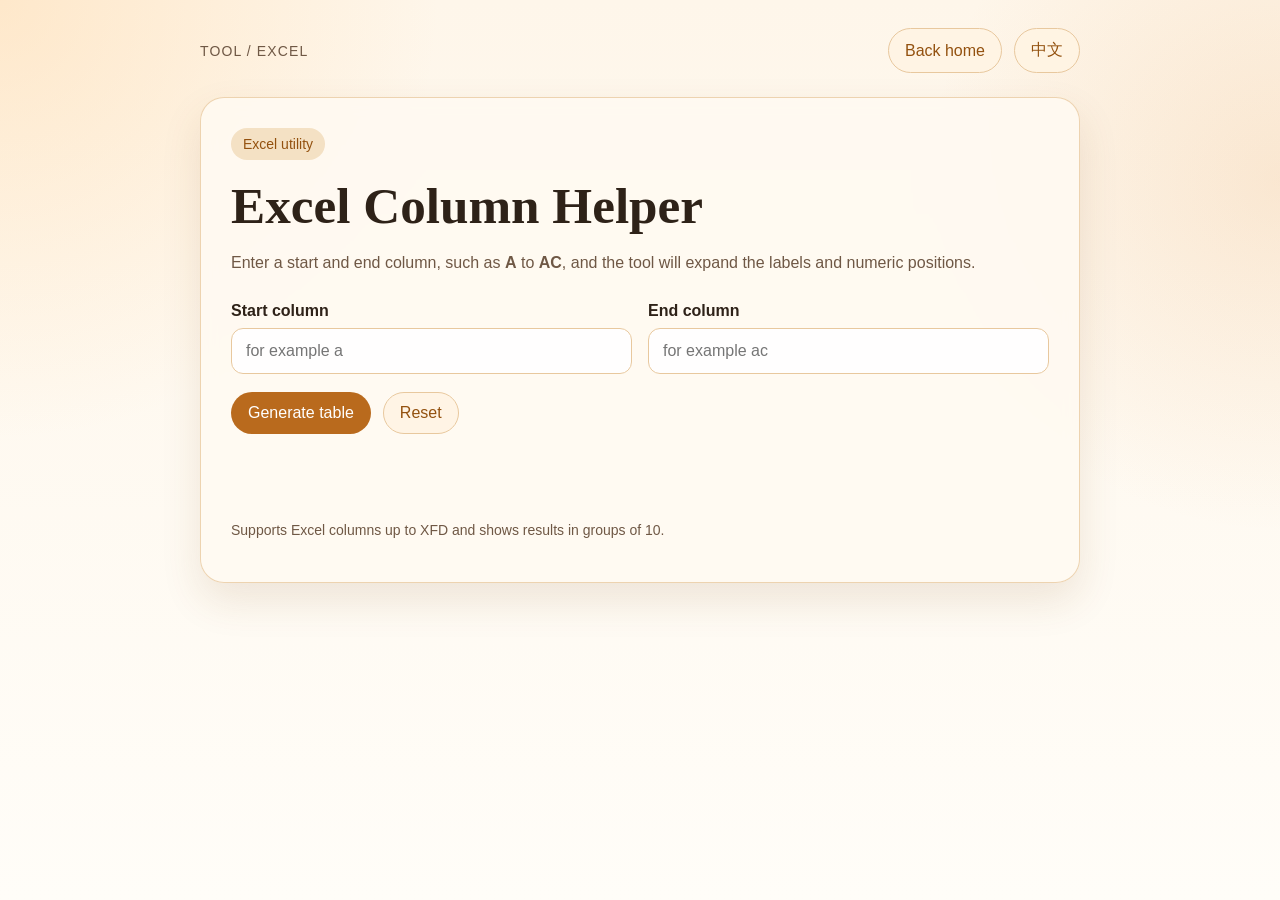
==== tools/excel-column-helper/index.html @ a95cde9c "Initial bilingual tools site" ====
<!DOCTYPE html>
<html lang="zh-TW">
<head>
  <meta charset="UTF-8" />
  <meta name="viewport" content="width=device-width, initial-scale=1.0" />
  <title>Excel Column Helper</title>
  <link rel="stylesheet" href="../../assets/css/site.css" />
</head>
<body>
  <div class="page-shell tool-page">
    <header class="topbar">
      <div class="brand" data-i18n="brand">Tool / Excel</div>
      <div class="topbar-actions">
        <a class="link-button button-soft" href="../../index.html" data-i18n="backHome">Back home</a>
        <button class="button button-soft" type="button" data-language-toggle>EN</button>
      </div>
    </header>

    <main class="tool-section">
      <div class="eyebrow" data-i18n="eyebrow">Excel utility</div>
      <h1 data-i18n="title">Excel 欄位對照工具</h1>
      <p class="tool-intro" data-i18n-html="intro">
        輸入起始與結束欄位，例如 <strong>A</strong> 到 <strong>AC</strong>，工具會展開欄位名稱與欄位序號。
      </p>

      <div class="form-grid">
        <div class="field">
          <label for="start" data-i18n="startLabel">起始欄位</label>
          <input id="start" maxlength="3" autocomplete="off" data-i18n-placeholder="startPlaceholder" placeholder="例如 A" />
        </div>
        <div class="field">
          <label for="end" data-i18n="endLabel">結束欄位</label>
          <input id="end" maxlength="3" autocomplete="off" data-i18n-placeholder="endPlaceholder" placeholder="例如 AC" />
        </div>
      </div>

      <div class="tool-actions">
        <button class="button button-primary" type="button" id="generateButton" data-i18n="generate">產生對照表</button>
        <button class="button button-soft" type="button" id="resetButton" data-i18n="reset">重設</button>
      </div>

      <div class="message" id="message" aria-live="polite"></div>
      <div class="result" id="result"></div>

      <p class="footer-note" data-i18n="footnote">
        支援 Excel 最大欄位 XFD，並以每列 10 欄顯示結果。
      </p>
    </main>
  </div>

  <script src="../../assets/js/i18n.js"></script>
  <script src="./app.js"></script>
</body>
</html>
---- assets/css/site.css ----
:root {
  --bg-top: #fef6ea;
  --bg-bottom: #fffdf8;
  --surface: rgba(255, 250, 242, 0.88);
  --surface-strong: #fff8ef;
  --border: #e8c89e;
  --border-soft: #f0dfc7;
  --text: #2e2218;
  --muted: #6f5845;
  --accent: #b96a1d;
  --accent-strong: #93510f;
  --accent-soft: #f4e1c4;
  --shadow: 0 18px 40px rgba(124, 77, 28, 0.12);
  --radius-lg: 24px;
  --radius-md: 16px;
  --radius-sm: 12px;
  --content-width: 1100px;
  --tool-width: 880px;
  --font-ui: "Segoe UI", "Noto Sans TC", "PingFang TC", sans-serif;
  --font-display: Georgia, "Noto Serif TC", serif;
}

* {
  box-sizing: border-box;
}

html {
  scroll-behavior: smooth;
}

body {
  margin: 0;
  min-height: 100vh;
  font-family: var(--font-ui);
  color: var(--text);
  background:
    radial-gradient(circle at top left, rgba(255, 207, 147, 0.36), transparent 28%),
    radial-gradient(circle at right 20%, rgba(230, 156, 82, 0.18), transparent 24%),
    linear-gradient(180deg, var(--bg-top), var(--bg-bottom));
}

a {
  color: inherit;
  text-decoration: none;
}

button,
input {
  font: inherit;
}

.page-shell {
  width: min(calc(100% - 32px), var(--content-width));
  margin: 0 auto;
  padding: 28px 0 60px;
}

.page-shell.tool-page {
  width: min(calc(100% - 32px), var(--tool-width));
}

.topbar {
  display: flex;
  justify-content: space-between;
  align-items: center;
  gap: 16px;
  margin-bottom: 24px;
}

.brand {
  font-size: 14px;
  letter-spacing: 0.08em;
  text-transform: uppercase;
  color: var(--muted);
}

.topbar-actions {
  display: flex;
  gap: 12px;
  flex-wrap: wrap;
}

.button,
.link-button {
  display: inline-flex;
  align-items: center;
  justify-content: center;
  gap: 8px;
  border: 1px solid transparent;
  border-radius: 999px;
  padding: 11px 16px;
  cursor: pointer;
  transition: transform 0.18s ease, background-color 0.18s ease, border-color 0.18s ease;
}

.button:hover,
.link-button:hover {
  transform: translateY(-1px);
}

.button-primary {
  background: var(--accent);
  color: #fff;
}

.button-primary:hover {
  background: var(--accent-strong);
}

.button-soft {
  background: rgba(255, 244, 228, 0.9);
  border-color: var(--border);
  color: var(--accent-strong);
}

.hero,
.panel,
.tool-section {
  background: var(--surface);
  border: 1px solid rgba(232, 200, 158, 0.78);
  border-radius: var(--radius-lg);
  box-shadow: var(--shadow);
  backdrop-filter: blur(8px);
}

.hero {
  padding: 36px;
  margin-bottom: 24px;
}

.eyebrow {
  display: inline-flex;
  align-items: center;
  gap: 8px;
  padding: 8px 12px;
  border-radius: 999px;
  background: var(--accent-soft);
  color: var(--accent-strong);
  font-size: 14px;
}

h1,
h2,
h3 {
  margin: 0;
}

.hero h1,
.tool-section h1 {
  margin-top: 18px;
  font-family: var(--font-display);
  font-size: clamp(2rem, 4vw, 3.5rem);
  line-height: 1.08;
}

.hero-copy,
.section-copy,
.tool-intro,
.helper-text {
  color: var(--muted);
  line-height: 1.7;
}

.hero-copy {
  max-width: 760px;
  margin-top: 14px;
  font-size: 1.05rem;
}

.chip-row {
  display: flex;
  flex-wrap: wrap;
  gap: 12px;
  margin-top: 24px;
}

.chip-link {
  padding: 11px 16px;
  border-radius: 999px;
  background: rgba(255, 250, 240, 0.9);
  border: 1px solid var(--border-soft);
}

.section-grid {
  display: grid;
  gap: 24px;
}

.panel {
  padding: 26px;
}

.section-head {
  display: flex;
  justify-content: space-between;
  align-items: flex-start;
  gap: 16px;
  margin-bottom: 18px;
}

.section-tag {
  color: var(--accent-strong);
  font-size: 14px;
  text-transform: uppercase;
  letter-spacing: 0.08em;
}

.tool-card-grid {
  display: grid;
  grid-template-columns: repeat(auto-fit, minmax(240px, 1fr));
  gap: 18px;
}

.tool-card,
.placeholder-card {
  border-radius: var(--radius-md);
  border: 1px solid var(--border-soft);
  padding: 20px;
  background: rgba(255, 255, 255, 0.72);
}

.tool-card h3,
.placeholder-card h3 {
  margin-bottom: 12px;
}

.card-copy {
  color: var(--muted);
  line-height: 1.65;
  min-height: 78px;
}

.card-meta {
  display: flex;
  gap: 10px;
  flex-wrap: wrap;
  margin: 16px 0 18px;
}

.badge {
  padding: 6px 10px;
  border-radius: 999px;
  background: #fff4e2;
  color: var(--accent-strong);
  font-size: 13px;
}

.tool-link {
  color: var(--accent-strong);
  font-weight: 600;
}

.tool-section {
  padding: 30px;
}

.tool-toolbar {
  display: flex;
  justify-content: space-between;
  align-items: center;
  gap: 12px;
  flex-wrap: wrap;
  margin-bottom: 20px;
}

.tool-intro {
  margin: 16px 0 26px;
}

.form-grid {
  display: grid;
  grid-template-columns: repeat(2, minmax(0, 1fr));
  gap: 16px;
  margin-bottom: 18px;
}

.field {
  display: grid;
  gap: 8px;
}

.field label {
  font-weight: 600;
}

.field input {
  width: 100%;
  padding: 13px 14px;
  border-radius: var(--radius-sm);
  border: 1px solid var(--border);
  background: rgba(255, 255, 255, 0.92);
  text-transform: lowercase;
}

.field input:focus {
  outline: 2px solid rgba(185, 106, 29, 0.22);
  border-color: var(--accent);
}

.tool-actions {
  display: flex;
  gap: 12px;
  flex-wrap: wrap;
}

.message {
  min-height: 24px;
  margin-top: 16px;
  color: #a1451b;
  font-weight: 600;
}

.result {
  display: grid;
  gap: 16px;
  margin-top: 20px;
}

.result-block {
  display: grid;
  gap: 10px;
  padding: 16px;
  border-radius: var(--radius-md);
  border: 1px solid var(--border-soft);
  background: rgba(255, 251, 246, 0.86);
}

.result-row {
  display: grid;
  grid-template-columns: repeat(10, minmax(0, 1fr));
  gap: 8px;
}

.cell {
  padding: 10px 6px;
  border-radius: 10px;
  text-align: center;
  border: 1px solid #f0d6b0;
  background: #fff0d9;
}

.cell.num {
  background: #fffdf8;
  color: var(--accent-strong);
}

.footer-note {
  margin-top: 28px;
  color: var(--muted);
  font-size: 14px;
}

@media (max-width: 760px) {
  .page-shell,
  .page-shell.tool-page {
    width: min(calc(100% - 24px), var(--content-width));
    padding-top: 18px;
    padding-bottom: 40px;
  }

  .hero,
  .panel,
  .tool-section {
    padding: 22px;
  }

  .form-grid {
    grid-template-columns: 1fr;
  }

  .result-row {
    grid-template-columns: repeat(5, minmax(0, 1fr));
  }
}
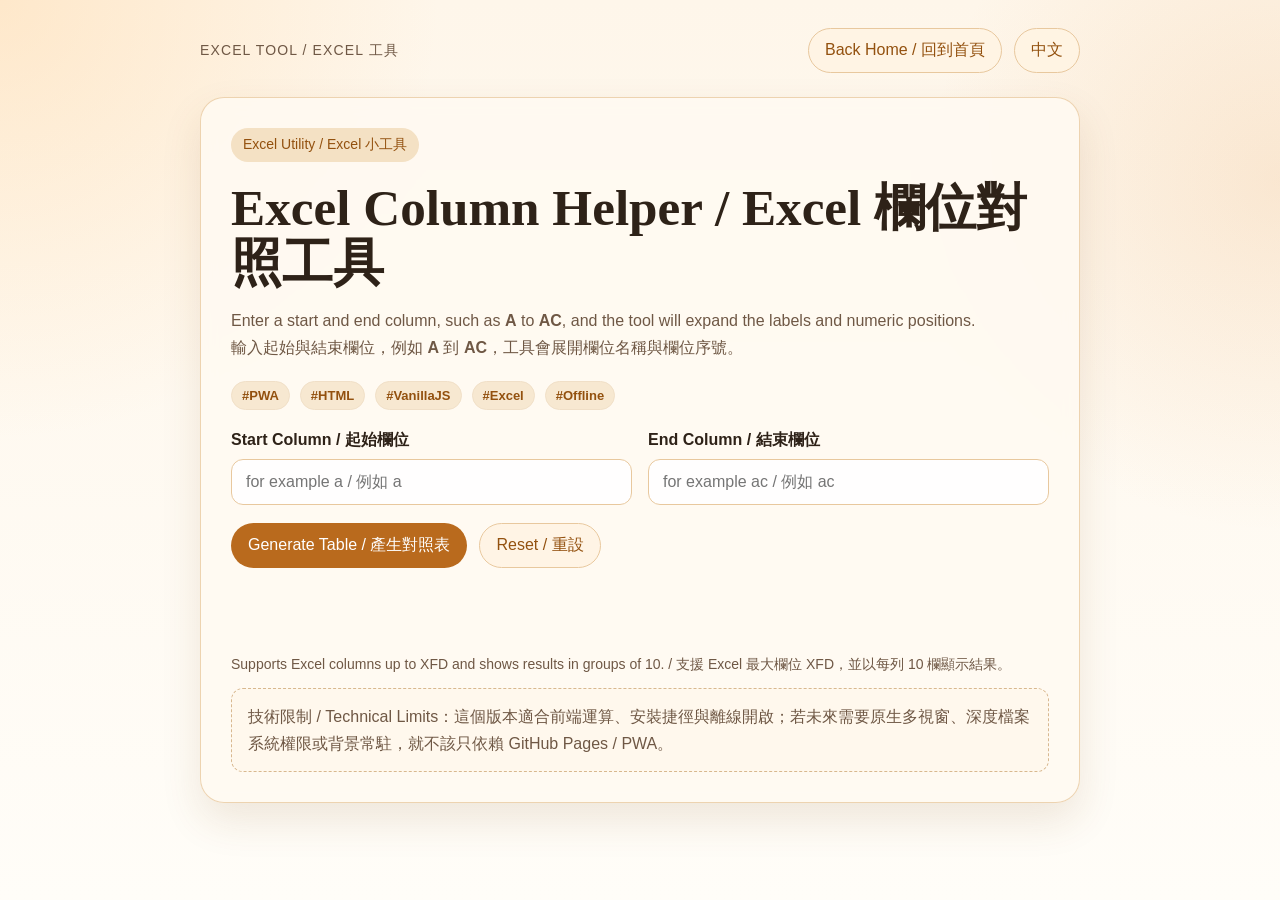
==== commit b29f1f3b: "Refine bilingual site and add PWA support" ====
--- a/tools/excel-column-helper/index.html
+++ b/tools/excel-column-helper/index.html
@@ -3,52 +3,68 @@
 <head>
   <meta charset="UTF-8" />
   <meta name="viewport" content="width=device-width, initial-scale=1.0" />
-  <title>Excel Column Helper</title>
+  <title>Excel 欄位對照工具 / Excel Column Helper</title>
+  <meta name="theme-color" content="#b96a1d" />
+  <meta name="description" content="Excel 欄位對照工具，可在 GitHub Pages 上以 PWA 形式安裝，支援欄位字母與序號快速對照。" />
+  <link rel="manifest" href="../../manifest.webmanifest" />
+  <link rel="icon" href="../../assets/icons/app-icon.svg" type="image/svg+xml" />
   <link rel="stylesheet" href="../../assets/css/site.css" />
 </head>
 <body>
   <div class="page-shell tool-page">
     <header class="topbar">
-      <div class="brand" data-i18n="brand">Tool / Excel</div>
+      <div class="brand" data-i18n="brand">Excel 工具 / Excel Tool</div>
       <div class="topbar-actions">
-        <a class="link-button button-soft" href="../../index.html" data-i18n="backHome">Back home</a>
-        <button class="button button-soft" type="button" data-language-toggle>EN</button>
+        <a class="link-button button-soft" href="../../index.html" data-i18n="backHome">回到首頁 / Back Home</a>
+        <button class="button button-primary pwa-install" type="button" data-install-pwa hidden>安裝 PWA / Install App</button>
+        <button class="button button-soft" type="button" data-language-toggle>EN / 中文</button>
       </div>
     </header>
 
     <main class="tool-section">
-      <div class="eyebrow" data-i18n="eyebrow">Excel utility</div>
-      <h1 data-i18n="title">Excel 欄位對照工具</h1>
+      <div class="eyebrow" data-i18n="eyebrow">Excel 小工具 / Excel Utility</div>
+      <h1 data-i18n="title">Excel 欄位對照工具 / Excel Column Helper</h1>
       <p class="tool-intro" data-i18n-html="intro">
-        輸入起始與結束欄位，例如 <strong>A</strong> 到 <strong>AC</strong>，工具會展開欄位名稱與欄位序號。
+        輸入起始與結束欄位，例如 <strong>A</strong> 到 <strong>AC</strong>，工具會展開欄位名稱與欄位序號。<br />Enter a start and end column, such as <strong>A</strong> to <strong>AC</strong>, and the tool will expand the labels and numeric positions.
       </p>
+      <div class="tool-tag-row">
+        <span class="tag-pill">#PWA</span>
+        <span class="tag-pill">#HTML</span>
+        <span class="tag-pill">#VanillaJS</span>
+        <span class="tag-pill">#Excel</span>
+        <span class="tag-pill">#Offline</span>
+      </div>
 
       <div class="form-grid">
         <div class="field">
-          <label for="start" data-i18n="startLabel">起始欄位</label>
-          <input id="start" maxlength="3" autocomplete="off" data-i18n-placeholder="startPlaceholder" placeholder="例如 A" />
+          <label for="start" data-i18n="startLabel">起始欄位 / Start Column</label>
+          <input id="start" maxlength="3" autocomplete="off" data-i18n-placeholder="startPlaceholder" placeholder="例如 A / For example A" />
         </div>
         <div class="field">
-          <label for="end" data-i18n="endLabel">結束欄位</label>
-          <input id="end" maxlength="3" autocomplete="off" data-i18n-placeholder="endPlaceholder" placeholder="例如 AC" />
+          <label for="end" data-i18n="endLabel">結束欄位 / End Column</label>
+          <input id="end" maxlength="3" autocomplete="off" data-i18n-placeholder="endPlaceholder" placeholder="例如 AC / For example AC" />
         </div>
       </div>
 
       <div class="tool-actions">
-        <button class="button button-primary" type="button" id="generateButton" data-i18n="generate">產生對照表</button>
-        <button class="button button-soft" type="button" id="resetButton" data-i18n="reset">重設</button>
+        <button class="button button-primary" type="button" id="generateButton" data-i18n="generate">產生對照表 / Generate Table</button>
+        <button class="button button-soft" type="button" id="resetButton" data-i18n="reset">重設 / Reset</button>
       </div>
 
       <div class="message" id="message" aria-live="polite"></div>
       <div class="result" id="result"></div>
 
       <p class="footer-note" data-i18n="footnote">
-        支援 Excel 最大欄位 XFD，並以每列 10 欄顯示結果。
+        支援 Excel 最大欄位 XFD，並以每列 10 欄顯示結果。 / Supports Excel columns up to XFD and shows results in groups of 10.
       </p>
+      <div class="limit-note">
+        技術限制 / Technical Limits：這個版本適合前端運算、安裝捷徑與離線開啟；若未來需要原生多視窗、深度檔案系統權限或背景常駐，就不該只依賴 GitHub Pages / PWA。
+      </div>
     </main>
   </div>
 
   <script src="../../assets/js/i18n.js"></script>
   <script src="./app.js"></script>
+  <script src="../../assets/js/pwa.js" data-sw="../../sw.js"></script>
 </body>
 </html>
--- a/assets/css/site.css
+++ b/assets/css/site.css
@@ -80,6 +80,10 @@
   flex-wrap: wrap;
 }
 
+.pwa-install[hidden] {
+  display: none;
+}
+
 .button,
 .link-button {
   display: inline-flex;
@@ -186,6 +190,68 @@
   gap: 24px;
 }
 
+.directory-list {
+  display: grid;
+  gap: 14px;
+}
+
+.directory-item {
+  display: grid;
+  gap: 12px;
+  padding: 18px;
+  border-radius: var(--radius-md);
+  border: 1px solid var(--border-soft);
+  background: rgba(255, 255, 255, 0.74);
+}
+
+.directory-topline {
+  display: flex;
+  justify-content: space-between;
+  gap: 12px;
+  align-items: flex-start;
+  flex-wrap: wrap;
+}
+
+.directory-title {
+  font-size: 1.05rem;
+  font-weight: 700;
+}
+
+.directory-link {
+  color: var(--accent-strong);
+  font-weight: 700;
+}
+
+.directory-copy {
+  color: var(--muted);
+  line-height: 1.7;
+}
+
+.directory-meta {
+  display: flex;
+  gap: 10px;
+  flex-wrap: wrap;
+}
+
+.tag-pill {
+  padding: 6px 10px;
+  border-radius: 999px;
+  background: rgba(244, 225, 196, 0.72);
+  border: 1px solid var(--border-soft);
+  color: var(--accent-strong);
+  font-size: 13px;
+  font-weight: 600;
+}
+
+.limit-note {
+  padding: 14px 16px;
+  border-radius: var(--radius-sm);
+  border: 1px dashed #d8b88f;
+  background: rgba(255, 248, 237, 0.86);
+  color: var(--muted);
+  line-height: 1.7;
+}
+
 .panel {
   padding: 26px;
 }
@@ -265,6 +331,13 @@
 
 .tool-intro {
   margin: 16px 0 26px;
+}
+
+.tool-tag-row {
+  display: flex;
+  gap: 10px;
+  flex-wrap: wrap;
+  margin: -6px 0 20px;
 }
 
 .form-grid {
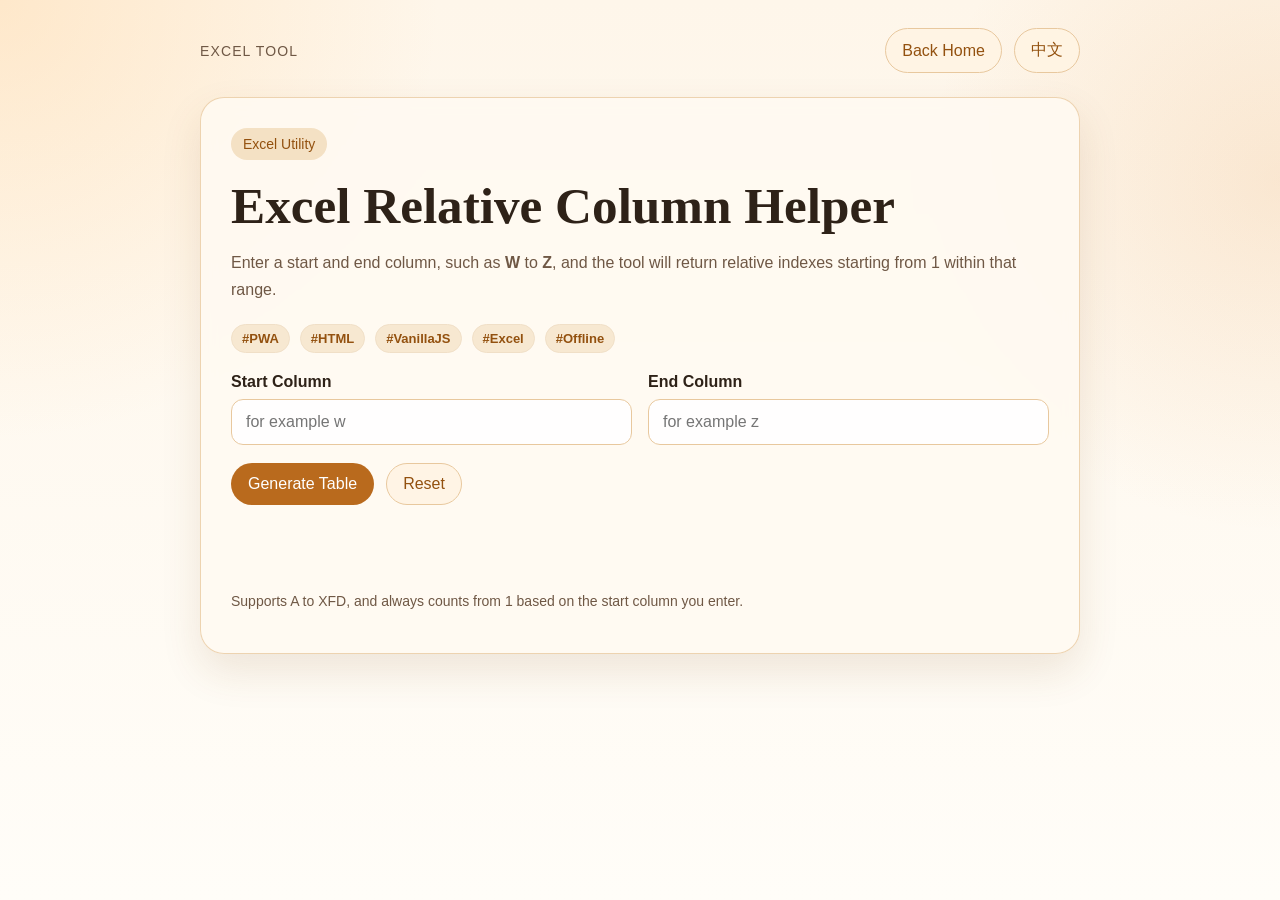
==== commit b49e2e8e: "Refine public docs and fix relative column tool" ====
--- a/tools/excel-column-helper/index.html
+++ b/tools/excel-column-helper/index.html
@@ -3,29 +3,29 @@
 <head>
   <meta charset="UTF-8" />
   <meta name="viewport" content="width=device-width, initial-scale=1.0" />
-  <title>Excel 欄位對照工具 / Excel Column Helper</title>
+  <title>Excel 相對欄位對照</title>
   <meta name="theme-color" content="#b96a1d" />
-  <meta name="description" content="Excel 欄位對照工具，可在 GitHub Pages 上以 PWA 形式安裝，支援欄位字母與序號快速對照。" />
-  <link rel="manifest" href="../../manifest.webmanifest" />
+  <meta name="description" content="Excel 相對欄位對照工具，可將欄位區間轉成從 1 開始的相對序號，並可獨立安裝成 PWA。" />
+  <link rel="manifest" href="./manifest.webmanifest" />
   <link rel="icon" href="../../assets/icons/app-icon.svg" type="image/svg+xml" />
   <link rel="stylesheet" href="../../assets/css/site.css" />
 </head>
 <body>
   <div class="page-shell tool-page">
     <header class="topbar">
-      <div class="brand" data-i18n="brand">Excel 工具 / Excel Tool</div>
+      <div class="brand" data-i18n="brand">Excel 工具</div>
       <div class="topbar-actions">
-        <a class="link-button button-soft" href="../../index.html" data-i18n="backHome">回到首頁 / Back Home</a>
-        <button class="button button-primary pwa-install" type="button" data-install-pwa hidden>安裝 PWA / Install App</button>
-        <button class="button button-soft" type="button" data-language-toggle>EN / 中文</button>
+        <a class="link-button button-soft" href="../../index.html" data-i18n="backHome">回到首頁</a>
+        <button class="button button-primary pwa-install" type="button" data-install-pwa data-i18n="installPwa" hidden>安裝 App</button>
+        <button class="button button-soft" type="button" data-language-toggle>EN</button>
       </div>
     </header>
 
     <main class="tool-section">
-      <div class="eyebrow" data-i18n="eyebrow">Excel 小工具 / Excel Utility</div>
-      <h1 data-i18n="title">Excel 欄位對照工具 / Excel Column Helper</h1>
+      <div class="eyebrow" data-i18n="eyebrow">Excel 小工具</div>
+      <h1 data-i18n="title">Excel 相對欄位對照</h1>
       <p class="tool-intro" data-i18n-html="intro">
-        輸入起始與結束欄位，例如 <strong>A</strong> 到 <strong>AC</strong>，工具會展開欄位名稱與欄位序號。<br />Enter a start and end column, such as <strong>A</strong> to <strong>AC</strong>, and the tool will expand the labels and numeric positions.
+        輸入起始與結束欄位，例如 <strong>W</strong> 到 <strong>Z</strong>，工具會回傳範圍內從 1 開始的相對序號。
       </p>
       <div class="tool-tag-row">
         <span class="tag-pill">#PWA</span>
@@ -37,34 +37,31 @@
 
       <div class="form-grid">
         <div class="field">
-          <label for="start" data-i18n="startLabel">起始欄位 / Start Column</label>
-          <input id="start" maxlength="3" autocomplete="off" data-i18n-placeholder="startPlaceholder" placeholder="例如 A / For example A" />
+          <label for="start" data-i18n="startLabel">起始欄位</label>
+          <input id="start" maxlength="3" autocomplete="off" data-i18n-placeholder="startPlaceholder" placeholder="例如 W" />
         </div>
         <div class="field">
-          <label for="end" data-i18n="endLabel">結束欄位 / End Column</label>
-          <input id="end" maxlength="3" autocomplete="off" data-i18n-placeholder="endPlaceholder" placeholder="例如 AC / For example AC" />
+          <label for="end" data-i18n="endLabel">結束欄位</label>
+          <input id="end" maxlength="3" autocomplete="off" data-i18n-placeholder="endPlaceholder" placeholder="例如 Z" />
         </div>
       </div>
 
       <div class="tool-actions">
-        <button class="button button-primary" type="button" id="generateButton" data-i18n="generate">產生對照表 / Generate Table</button>
-        <button class="button button-soft" type="button" id="resetButton" data-i18n="reset">重設 / Reset</button>
+        <button class="button button-primary" type="button" id="generateButton" data-i18n="generate">產生對照表</button>
+        <button class="button button-soft" type="button" id="resetButton" data-i18n="reset">重設</button>
       </div>
 
       <div class="message" id="message" aria-live="polite"></div>
       <div class="result" id="result"></div>
 
       <p class="footer-note" data-i18n="footnote">
-        支援 Excel 最大欄位 XFD，並以每列 10 欄顯示結果。 / Supports Excel columns up to XFD and shows results in groups of 10.
+        支援 A 到 XFD，結果會依你輸入的起始欄位從 1 開始計算。
       </p>
-      <div class="limit-note">
-        技術限制 / Technical Limits：這個版本適合前端運算、安裝捷徑與離線開啟；若未來需要原生多視窗、深度檔案系統權限或背景常駐，就不該只依賴 GitHub Pages / PWA。
-      </div>
     </main>
   </div>
 
   <script src="../../assets/js/i18n.js"></script>
   <script src="./app.js"></script>
-  <script src="../../assets/js/pwa.js" data-sw="../../sw.js"></script>
+  <script src="../../assets/js/pwa.js" data-sw="./sw.js"></script>
 </body>
 </html>
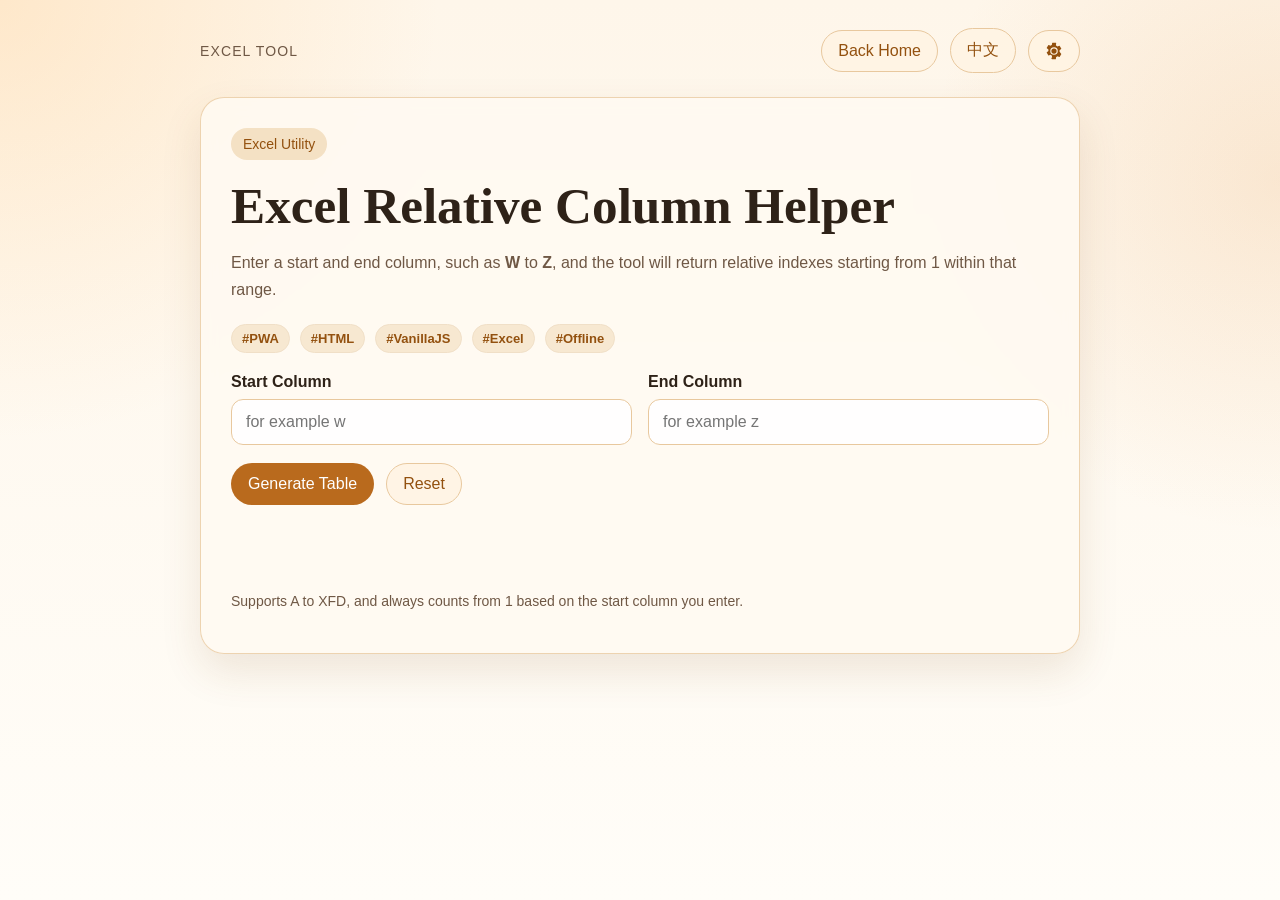
==== commit 17c4f54a: "Add theme switcher and improve mobile layout" ====
--- a/tools/excel-column-helper/index.html
+++ b/tools/excel-column-helper/index.html
@@ -18,6 +18,30 @@
         <a class="link-button button-soft" href="../../index.html" data-i18n="backHome">回到首頁</a>
         <button class="button button-primary pwa-install" type="button" data-install-pwa data-i18n="installPwa" hidden>安裝 App</button>
         <button class="button button-soft" type="button" data-language-toggle>EN</button>
+        <div class="theme-switcher" id="themeSwitcher">
+          <button
+            class="button button-soft theme-trigger"
+            type="button"
+            id="themeTrigger"
+            aria-controls="themePanel"
+            aria-expanded="false"
+            data-i18n-aria-label="themeToggleAria"
+          >
+            <svg viewBox="0 0 24 24" aria-hidden="true" focusable="false">
+              <path d="M12 8.5A3.5 3.5 0 1 0 12 15.5A3.5 3.5 0 1 0 12 8.5Z" fill="currentColor"></path>
+              <path d="M19.43 12.98a7.9 7.9 0 0 0 .05-.98a7.9 7.9 0 0 0-.05-.98l2.11-1.65a.5.5 0 0 0 .12-.64l-2-3.46a.5.5 0 0 0-.6-.22l-2.49 1a7.28 7.28 0 0 0-1.69-.98l-.38-2.65A.5.5 0 0 0 14 1h-4a.5.5 0 0 0-.49.42l-.38 2.65a7.28 7.28 0 0 0-1.69.98l-2.49-1a.5.5 0 0 0-.6.22l-2 3.46a.5.5 0 0 0 .12.64l2.11 1.65a7.9 7.9 0 0 0-.05.98a7.9 7.9 0 0 0 .05.98l-2.11 1.65a.5.5 0 0 0-.12.64l2 3.46a.5.5 0 0 0 .6.22l2.49-1c.52.4 1.08.73 1.69.98l.38 2.65A.5.5 0 0 0 10 23h4a.5.5 0 0 0 .49-.42l.38-2.65c.61-.25 1.17-.58 1.69-.98l2.49 1a.5.5 0 0 0 .6-.22l2-3.46a.5.5 0 0 0-.12-.64ZM12 17a5 5 0 1 1 0-10a5 5 0 0 1 0 10Z" fill="currentColor"></path>
+            </svg>
+          </button>
+          <div class="theme-panel" id="themePanel" hidden>
+            <p class="theme-title" data-i18n="themeTitle">主題</p>
+            <div class="theme-options">
+              <button class="theme-option" type="button" data-theme-option="sunset" data-i18n="themeSunset">預設橘</button>
+              <button class="theme-option" type="button" data-theme-option="ocean" data-i18n="themeOcean">海藍</button>
+              <button class="theme-option" type="button" data-theme-option="meadow" data-i18n="themeMeadow">草綠</button>
+              <button class="theme-option" type="button" data-theme-option="rainbow" data-i18n="themeRainbow">彩虹</button>
+            </div>
+          </div>
+        </div>
       </div>
     </header>
 
--- a/assets/css/site.css
+++ b/assets/css/site.css
@@ -1,15 +1,26 @@
 :root {
   --bg-top: #fef6ea;
   --bg-bottom: #fffdf8;
+  --bg-glow-a: rgba(255, 207, 147, 0.36);
+  --bg-glow-b: rgba(230, 156, 82, 0.18);
   --surface: rgba(255, 250, 242, 0.88);
   --surface-strong: #fff8ef;
   --border: #e8c89e;
   --border-soft: #f0dfc7;
+  --surface-border: rgba(232, 200, 158, 0.78);
   --text: #2e2218;
   --muted: #6f5845;
   --accent: #b96a1d;
   --accent-strong: #93510f;
   --accent-soft: #f4e1c4;
+  --button-soft-bg: rgba(255, 244, 228, 0.9);
+  --card-bg: rgba(255, 255, 255, 0.74);
+  --result-block-bg: rgba(255, 251, 246, 0.86);
+  --result-cell-bg: #fff0d9;
+  --result-cell-border: #f0d6b0;
+  --result-cell-num-bg: #fffdf8;
+  --message: #a1451b;
+  --focus-ring: rgba(185, 106, 29, 0.22);
   --shadow: 0 18px 40px rgba(124, 77, 28, 0.12);
   --radius-lg: 24px;
   --radius-md: 16px;
@@ -20,6 +31,81 @@
   --font-display: Georgia, "Noto Serif TC", serif;
 }
 
+body[data-theme="ocean"] {
+  --bg-top: #edf8fd;
+  --bg-bottom: #f8fdff;
+  --bg-glow-a: rgba(110, 203, 235, 0.28);
+  --bg-glow-b: rgba(28, 111, 153, 0.18);
+  --surface: rgba(245, 252, 255, 0.88);
+  --surface-strong: #effaff;
+  --border: #8fc9df;
+  --border-soft: #cbe5ef;
+  --surface-border: rgba(143, 201, 223, 0.8);
+  --muted: #4d6670;
+  --accent: #1f7ea8;
+  --accent-strong: #145e80;
+  --accent-soft: #d9eff8;
+  --button-soft-bg: rgba(234, 248, 255, 0.92);
+  --card-bg: rgba(255, 255, 255, 0.78);
+  --result-block-bg: rgba(242, 251, 255, 0.92);
+  --result-cell-bg: #e5f5fd;
+  --result-cell-border: #b8dcec;
+  --result-cell-num-bg: #ffffff;
+  --message: #186887;
+  --focus-ring: rgba(31, 126, 168, 0.22);
+  --shadow: 0 18px 42px rgba(31, 103, 138, 0.12);
+}
+
+body[data-theme="meadow"] {
+  --bg-top: #f3faef;
+  --bg-bottom: #fbfef9;
+  --bg-glow-a: rgba(148, 213, 121, 0.28);
+  --bg-glow-b: rgba(70, 144, 72, 0.16);
+  --surface: rgba(249, 255, 245, 0.88);
+  --surface-strong: #f5fff1;
+  --border: #b6d6a9;
+  --border-soft: #d9ead0;
+  --surface-border: rgba(182, 214, 169, 0.8);
+  --muted: #55704a;
+  --accent: #4f8a3c;
+  --accent-strong: #3d6f2d;
+  --accent-soft: #e0f0d7;
+  --button-soft-bg: rgba(242, 252, 236, 0.92);
+  --card-bg: rgba(255, 255, 255, 0.78);
+  --result-block-bg: rgba(246, 255, 242, 0.92);
+  --result-cell-bg: #ecf8e6;
+  --result-cell-border: #c8e0ba;
+  --result-cell-num-bg: #ffffff;
+  --message: #487739;
+  --focus-ring: rgba(79, 138, 60, 0.22);
+  --shadow: 0 18px 42px rgba(74, 125, 58, 0.12);
+}
+
+body[data-theme="rainbow"] {
+  --bg-top: #fff6f8;
+  --bg-bottom: #fffef9;
+  --bg-glow-a: rgba(255, 147, 167, 0.24);
+  --bg-glow-b: rgba(134, 163, 255, 0.18);
+  --surface: rgba(255, 251, 253, 0.88);
+  --surface-strong: #fffaff;
+  --border: #e8c4d7;
+  --border-soft: #efdce6;
+  --surface-border: rgba(232, 196, 215, 0.82);
+  --muted: #765764;
+  --accent: #d94b4b;
+  --accent-strong: #b63f71;
+  --accent-soft: #ffe0e7;
+  --button-soft-bg: rgba(255, 245, 248, 0.92);
+  --card-bg: rgba(255, 255, 255, 0.8);
+  --result-block-bg: rgba(255, 251, 253, 0.92);
+  --result-cell-bg: #fff3f6;
+  --result-cell-border: #f2ccd6;
+  --result-cell-num-bg: #ffffff;
+  --message: #bf4a66;
+  --focus-ring: rgba(217, 75, 75, 0.22);
+  --shadow: 0 20px 44px rgba(180, 84, 127, 0.14);
+}
+
 * {
   box-sizing: border-box;
 }
@@ -34,8 +120,8 @@
   font-family: var(--font-ui);
   color: var(--text);
   background:
-    radial-gradient(circle at top left, rgba(255, 207, 147, 0.36), transparent 28%),
-    radial-gradient(circle at right 20%, rgba(230, 156, 82, 0.18), transparent 24%),
+    radial-gradient(circle at top left, var(--bg-glow-a), transparent 28%),
+    radial-gradient(circle at right 20%, var(--bg-glow-b), transparent 24%),
     linear-gradient(180deg, var(--bg-top), var(--bg-bottom));
 }
 
@@ -78,6 +164,74 @@
   display: flex;
   gap: 12px;
   flex-wrap: wrap;
+  align-items: center;
+}
+
+.theme-switcher {
+  position: relative;
+}
+
+.theme-trigger {
+  min-width: 46px;
+  padding-inline: 0;
+}
+
+.theme-trigger svg {
+  width: 18px;
+  height: 18px;
+  transition: transform 0.24s ease;
+}
+
+.theme-switcher[data-open="true"] .theme-trigger svg {
+  transform: rotate(32deg);
+}
+
+.theme-panel {
+  position: absolute;
+  top: calc(100% + 10px);
+  right: 0;
+  z-index: 10;
+  width: min(300px, calc(100vw - 32px));
+  padding: 14px;
+  border-radius: 18px;
+  border: 1px solid var(--surface-border);
+  background: var(--surface-strong);
+  box-shadow: var(--shadow);
+}
+
+.theme-title {
+  margin: 0 0 10px;
+  font-size: 13px;
+  letter-spacing: 0.08em;
+  text-transform: uppercase;
+  color: var(--muted);
+}
+
+.theme-options {
+  display: flex;
+  flex-wrap: wrap;
+  gap: 10px;
+}
+
+.theme-option {
+  border: 1px solid var(--border);
+  background: #fff;
+  color: var(--accent-strong);
+  border-radius: 999px;
+  padding: 9px 14px;
+  cursor: pointer;
+  transition: transform 0.18s ease, border-color 0.18s ease, background-color 0.18s ease;
+}
+
+.theme-option:hover {
+  transform: translateY(-1px);
+}
+
+.theme-option.is-active {
+  background: var(--accent-soft);
+  border-color: var(--accent);
+  color: var(--accent-strong);
+  box-shadow: inset 0 0 0 1px rgba(255, 255, 255, 0.45);
 }
 
 .pwa-install[hidden] {
@@ -112,7 +266,7 @@
 }
 
 .button-soft {
-  background: rgba(255, 244, 228, 0.9);
+  background: var(--button-soft-bg);
   border-color: var(--border);
   color: var(--accent-strong);
 }
@@ -121,7 +275,7 @@
 .panel,
 .tool-section {
   background: var(--surface);
-  border: 1px solid rgba(232, 200, 158, 0.78);
+  border: 1px solid var(--surface-border);
   border-radius: var(--radius-lg);
   box-shadow: var(--shadow);
   backdrop-filter: blur(8px);
@@ -201,7 +355,7 @@
   padding: 18px;
   border-radius: var(--radius-md);
   border: 1px solid var(--border-soft);
-  background: rgba(255, 255, 255, 0.74);
+  background: var(--card-bg);
 }
 
 .directory-topline {
@@ -282,7 +436,7 @@
   border-radius: var(--radius-md);
   border: 1px solid var(--border-soft);
   padding: 20px;
-  background: rgba(255, 255, 255, 0.72);
+  background: var(--card-bg);
 }
 
 .tool-card h3,
@@ -366,7 +520,7 @@
 }
 
 .field input:focus {
-  outline: 2px solid rgba(185, 106, 29, 0.22);
+  outline: 2px solid var(--focus-ring);
   border-color: var(--accent);
 }
 
@@ -379,7 +533,7 @@
 .message {
   min-height: 24px;
   margin-top: 16px;
-  color: #a1451b;
+  color: var(--message);
   font-weight: 600;
 }
 
@@ -395,12 +549,12 @@
   padding: 16px;
   border-radius: var(--radius-md);
   border: 1px solid var(--border-soft);
-  background: rgba(255, 251, 246, 0.86);
+  background: var(--result-block-bg);
 }
 
 .result-row {
   display: grid;
-  grid-template-columns: repeat(10, minmax(0, 1fr));
+  grid-template-columns: repeat(var(--result-columns, 10), minmax(0, 1fr));
   gap: 8px;
 }
 
@@ -408,13 +562,107 @@
   padding: 10px 6px;
   border-radius: 10px;
   text-align: center;
-  border: 1px solid #f0d6b0;
-  background: #fff0d9;
+  border: 1px solid var(--result-cell-border);
+  background: var(--result-cell-bg);
 }
 
 .cell.num {
-  background: #fffdf8;
-  color: var(--accent-strong);
+  background: var(--result-cell-num-bg);
+  color: var(--accent-strong);
+}
+
+body[data-theme="rainbow"] .result-block {
+  border-width: 1px;
+}
+
+body[data-theme="rainbow"] .result-block:nth-child(6n + 1) {
+  background: linear-gradient(180deg, rgba(255, 232, 232, 0.98), rgba(255, 249, 247, 0.94));
+  border-color: rgba(220, 88, 88, 0.32);
+}
+
+body[data-theme="rainbow"] .result-block:nth-child(6n + 1) .cell {
+  background: #ffe3e3;
+  border-color: #f2b9b9;
+}
+
+body[data-theme="rainbow"] .result-block:nth-child(6n + 1) .cell.num {
+  background: #fffafb;
+  color: #ba4343;
+}
+
+body[data-theme="rainbow"] .result-block:nth-child(6n + 2) {
+  background: linear-gradient(180deg, rgba(255, 239, 224, 0.98), rgba(255, 251, 246, 0.94));
+  border-color: rgba(225, 142, 65, 0.32);
+}
+
+body[data-theme="rainbow"] .result-block:nth-child(6n + 2) .cell {
+  background: #ffe9d5;
+  border-color: #f1c99f;
+}
+
+body[data-theme="rainbow"] .result-block:nth-child(6n + 2) .cell.num {
+  background: #fffaf7;
+  color: #b96a1d;
+}
+
+body[data-theme="rainbow"] .result-block:nth-child(6n + 3) {
+  background: linear-gradient(180deg, rgba(255, 248, 212, 0.98), rgba(255, 253, 243, 0.94));
+  border-color: rgba(211, 169, 39, 0.32);
+}
+
+body[data-theme="rainbow"] .result-block:nth-child(6n + 3) .cell {
+  background: #fff2bf;
+  border-color: #edd78a;
+}
+
+body[data-theme="rainbow"] .result-block:nth-child(6n + 3) .cell.num {
+  background: #fffdf5;
+  color: #a17e19;
+}
+
+body[data-theme="rainbow"] .result-block:nth-child(6n + 4) {
+  background: linear-gradient(180deg, rgba(229, 247, 219, 0.98), rgba(248, 254, 243, 0.94));
+  border-color: rgba(88, 161, 74, 0.32);
+}
+
+body[data-theme="rainbow"] .result-block:nth-child(6n + 4) .cell {
+  background: #e3f4d8;
+  border-color: #bad9a9;
+}
+
+body[data-theme="rainbow"] .result-block:nth-child(6n + 4) .cell.num {
+  background: #fbfef9;
+  color: #4f8a3c;
+}
+
+body[data-theme="rainbow"] .result-block:nth-child(6n + 5) {
+  background: linear-gradient(180deg, rgba(226, 242, 252, 0.98), rgba(246, 252, 255, 0.94));
+  border-color: rgba(63, 136, 178, 0.32);
+}
+
+body[data-theme="rainbow"] .result-block:nth-child(6n + 5) .cell {
+  background: #dff0fb;
+  border-color: #b7d7eb;
+}
+
+body[data-theme="rainbow"] .result-block:nth-child(6n + 5) .cell.num {
+  background: #fbfeff;
+  color: #1f7ea8;
+}
+
+body[data-theme="rainbow"] .result-block:nth-child(6n + 6) {
+  background: linear-gradient(180deg, rgba(240, 232, 252, 0.98), rgba(250, 247, 255, 0.94));
+  border-color: rgba(133, 101, 190, 0.32);
+}
+
+body[data-theme="rainbow"] .result-block:nth-child(6n + 6) .cell {
+  background: #ece3fb;
+  border-color: #ccbceb;
+}
+
+body[data-theme="rainbow"] .result-block:nth-child(6n + 6) .cell.num {
+  background: #fdfbff;
+  color: #7d58b6;
 }
 
 .footer-note {
@@ -441,7 +689,18 @@
     grid-template-columns: 1fr;
   }
 
-  .result-row {
-    grid-template-columns: repeat(5, minmax(0, 1fr));
+  .tool-actions .button,
+  .tool-actions .link-button {
+    flex: 1 1 160px;
   }
-}
+
+  .theme-panel {
+    right: 0;
+    width: min(280px, calc(100vw - 24px));
+  }
+
+  .cell {
+    padding: 11px 4px;
+    font-size: 0.95rem;
+  }
+}
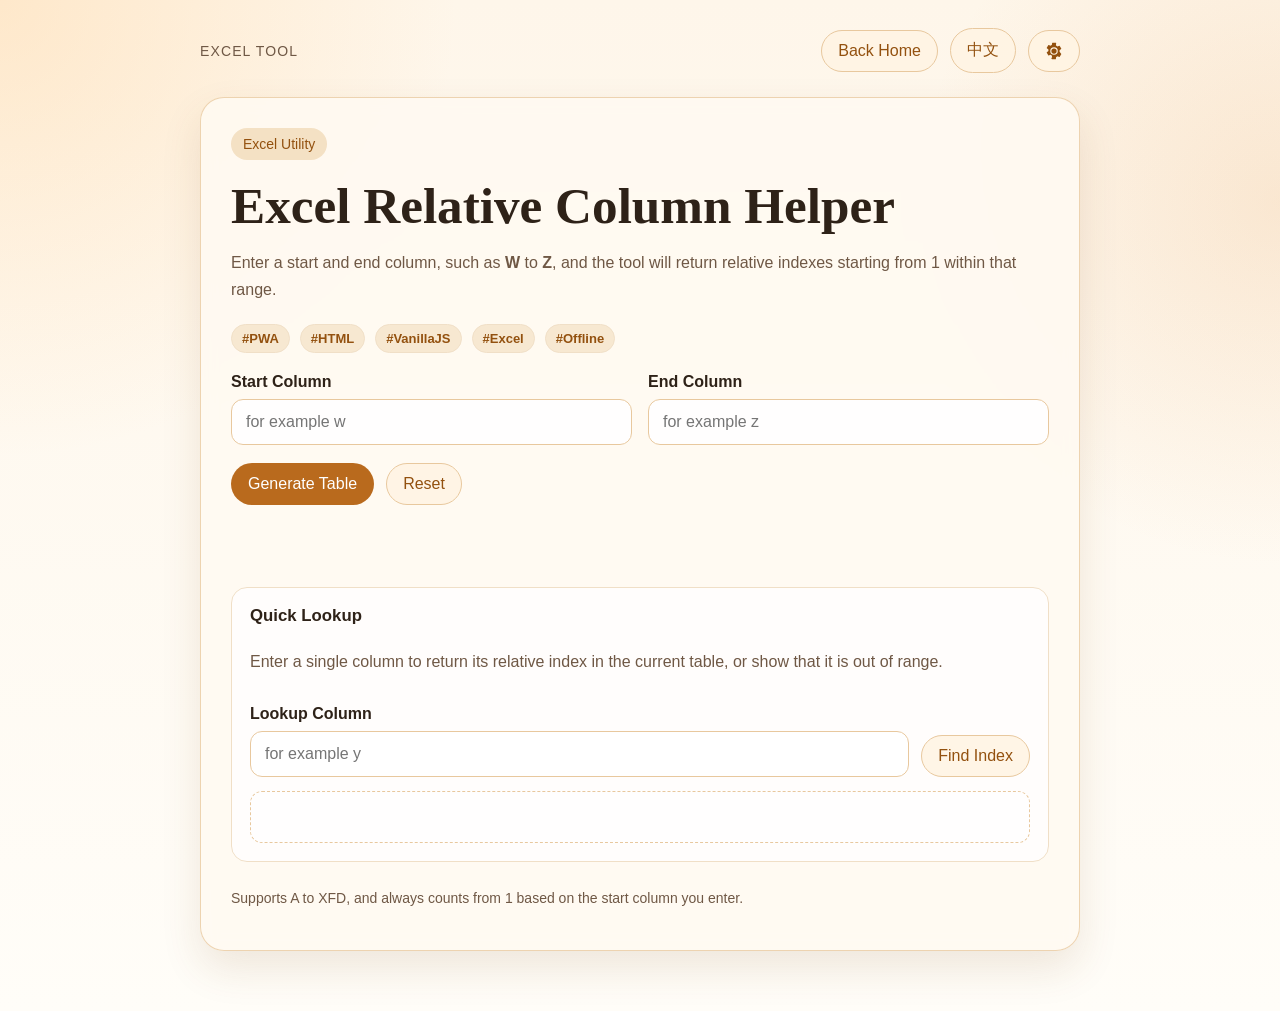
==== commit 4dac496e: "Add quick lookup for generated ranges" ====
--- a/tools/excel-column-helper/index.html
+++ b/tools/excel-column-helper/index.html
@@ -78,6 +78,21 @@
       <div class="message" id="message" aria-live="polite"></div>
       <div class="result" id="result"></div>
 
+      <section class="quick-lookup" id="quickLookup" hidden>
+        <div class="quick-lookup-head">
+          <h2 data-i18n="quickLookupTitle">速查</h2>
+          <p class="helper-text" data-i18n="quickLookupIntro">輸入單一欄位，直接回傳目前對照表中的相對編號；若不在範圍內，會顯示不在範圍內。</p>
+        </div>
+        <div class="quick-lookup-form">
+          <div class="field">
+            <label for="lookup" data-i18n="quickLookupLabel">查詢欄位</label>
+            <input id="lookup" maxlength="3" autocomplete="off" data-i18n-placeholder="quickLookupPlaceholder" placeholder="例如 Y" />
+          </div>
+          <button class="button button-soft" type="button" id="lookupButton" data-i18n="quickLookupAction">速查編號</button>
+        </div>
+        <div class="quick-lookup-result" id="quickLookupResult" aria-live="polite"></div>
+      </section>
+
       <p class="footer-note" data-i18n="footnote">
         支援 A 到 XFD，結果會依你輸入的起始欄位從 1 開始計算。
       </p>
--- a/assets/css/site.css
+++ b/assets/css/site.css
@@ -543,6 +543,54 @@
   margin-top: 20px;
 }
 
+.quick-lookup {
+  display: grid;
+  gap: 14px;
+  margin-top: 22px;
+  padding: 18px;
+  border-radius: var(--radius-md);
+  border: 1px solid var(--border-soft);
+  background: var(--card-bg);
+}
+
+.quick-lookup-head {
+  display: grid;
+  gap: 6px;
+}
+
+.quick-lookup-head h2 {
+  font-size: 1.05rem;
+}
+
+.quick-lookup-form {
+  display: grid;
+  grid-template-columns: minmax(0, 1fr) auto;
+  gap: 12px;
+  align-items: end;
+}
+
+.quick-lookup-result {
+  min-height: 52px;
+  display: flex;
+  align-items: center;
+  justify-content: center;
+  border-radius: var(--radius-sm);
+  border: 1px dashed var(--border);
+  background: rgba(255, 255, 255, 0.7);
+  color: var(--accent-strong);
+  font-size: clamp(1rem, 2.8vw, 1.4rem);
+  font-weight: 700;
+  text-align: center;
+}
+
+.quick-lookup-result[data-state="miss"] {
+  color: var(--message);
+}
+
+.quick-lookup-result[data-state="hit"] {
+  border-style: solid;
+}
+
 .result-block {
   display: grid;
   gap: 10px;
@@ -694,6 +742,10 @@
     flex: 1 1 160px;
   }
 
+  .quick-lookup-form {
+    grid-template-columns: 1fr;
+  }
+
   .theme-panel {
     right: 0;
     width: min(280px, calc(100vw - 24px));
